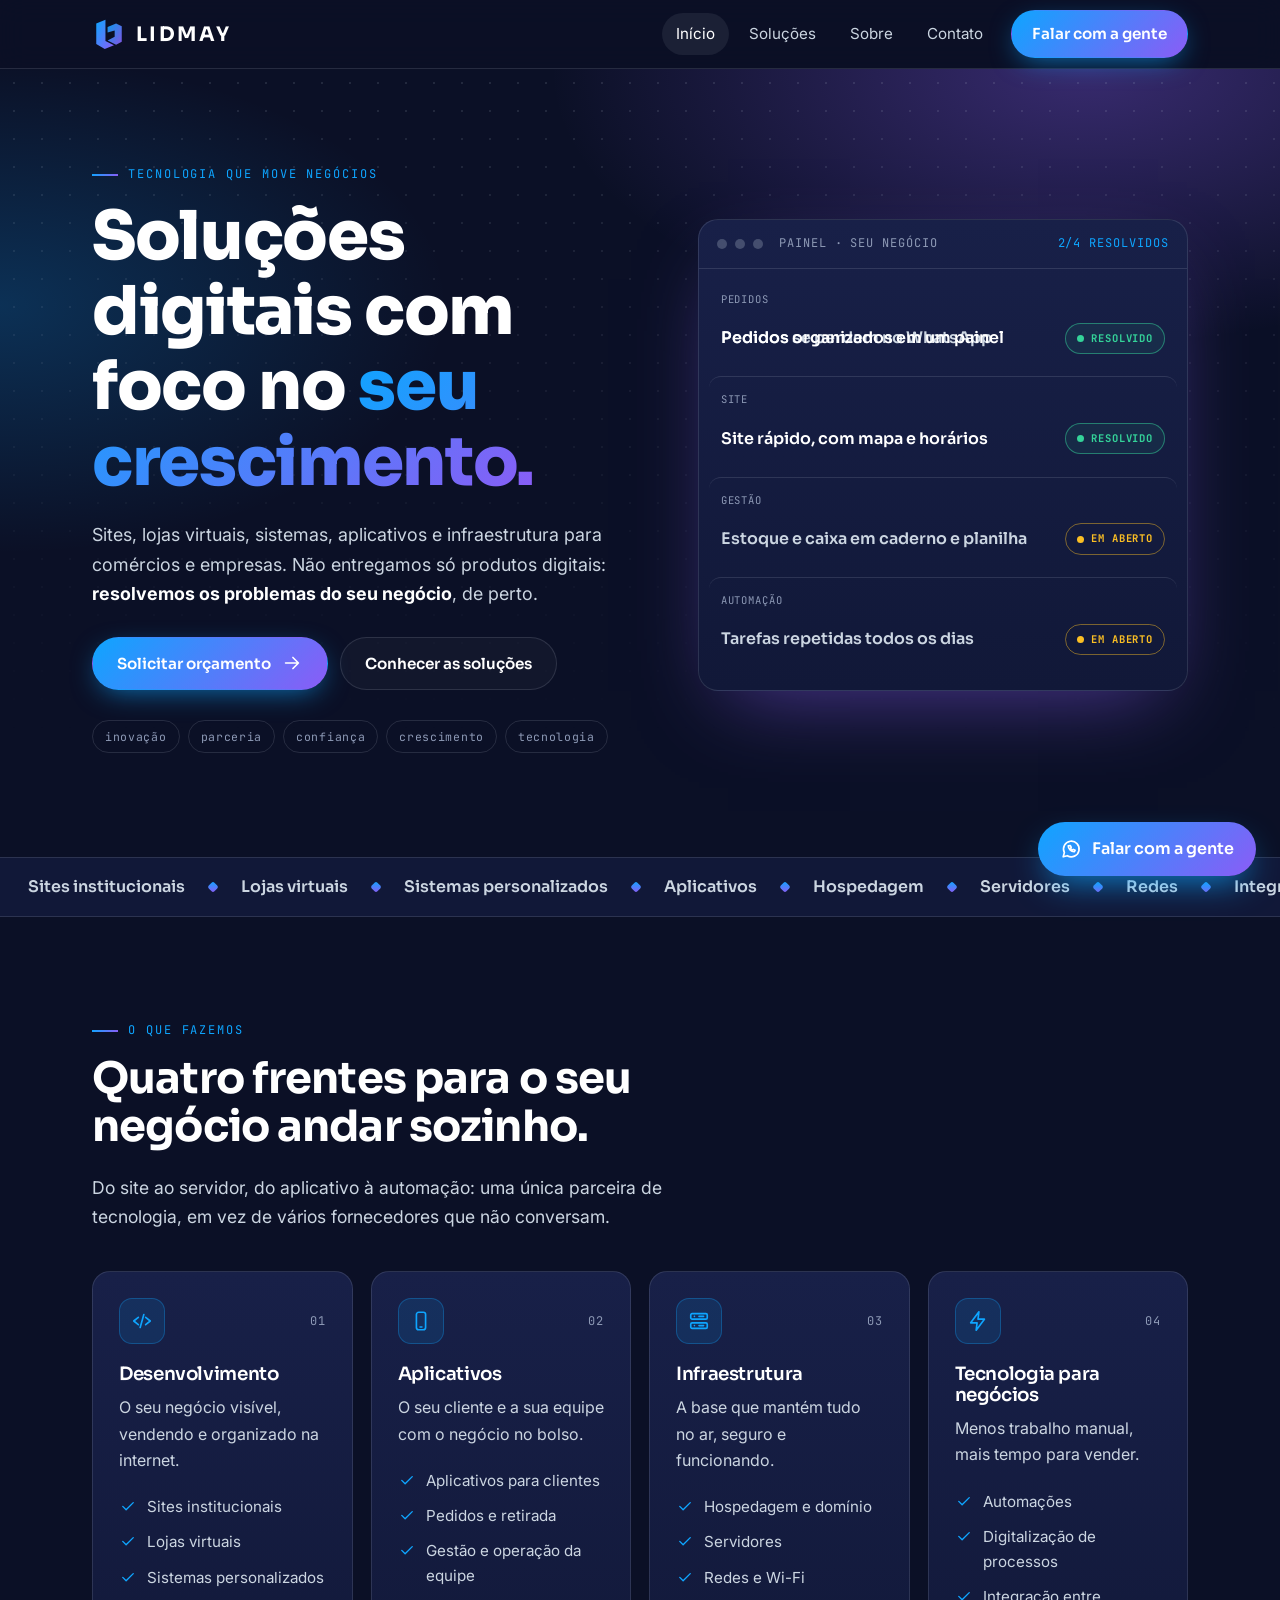
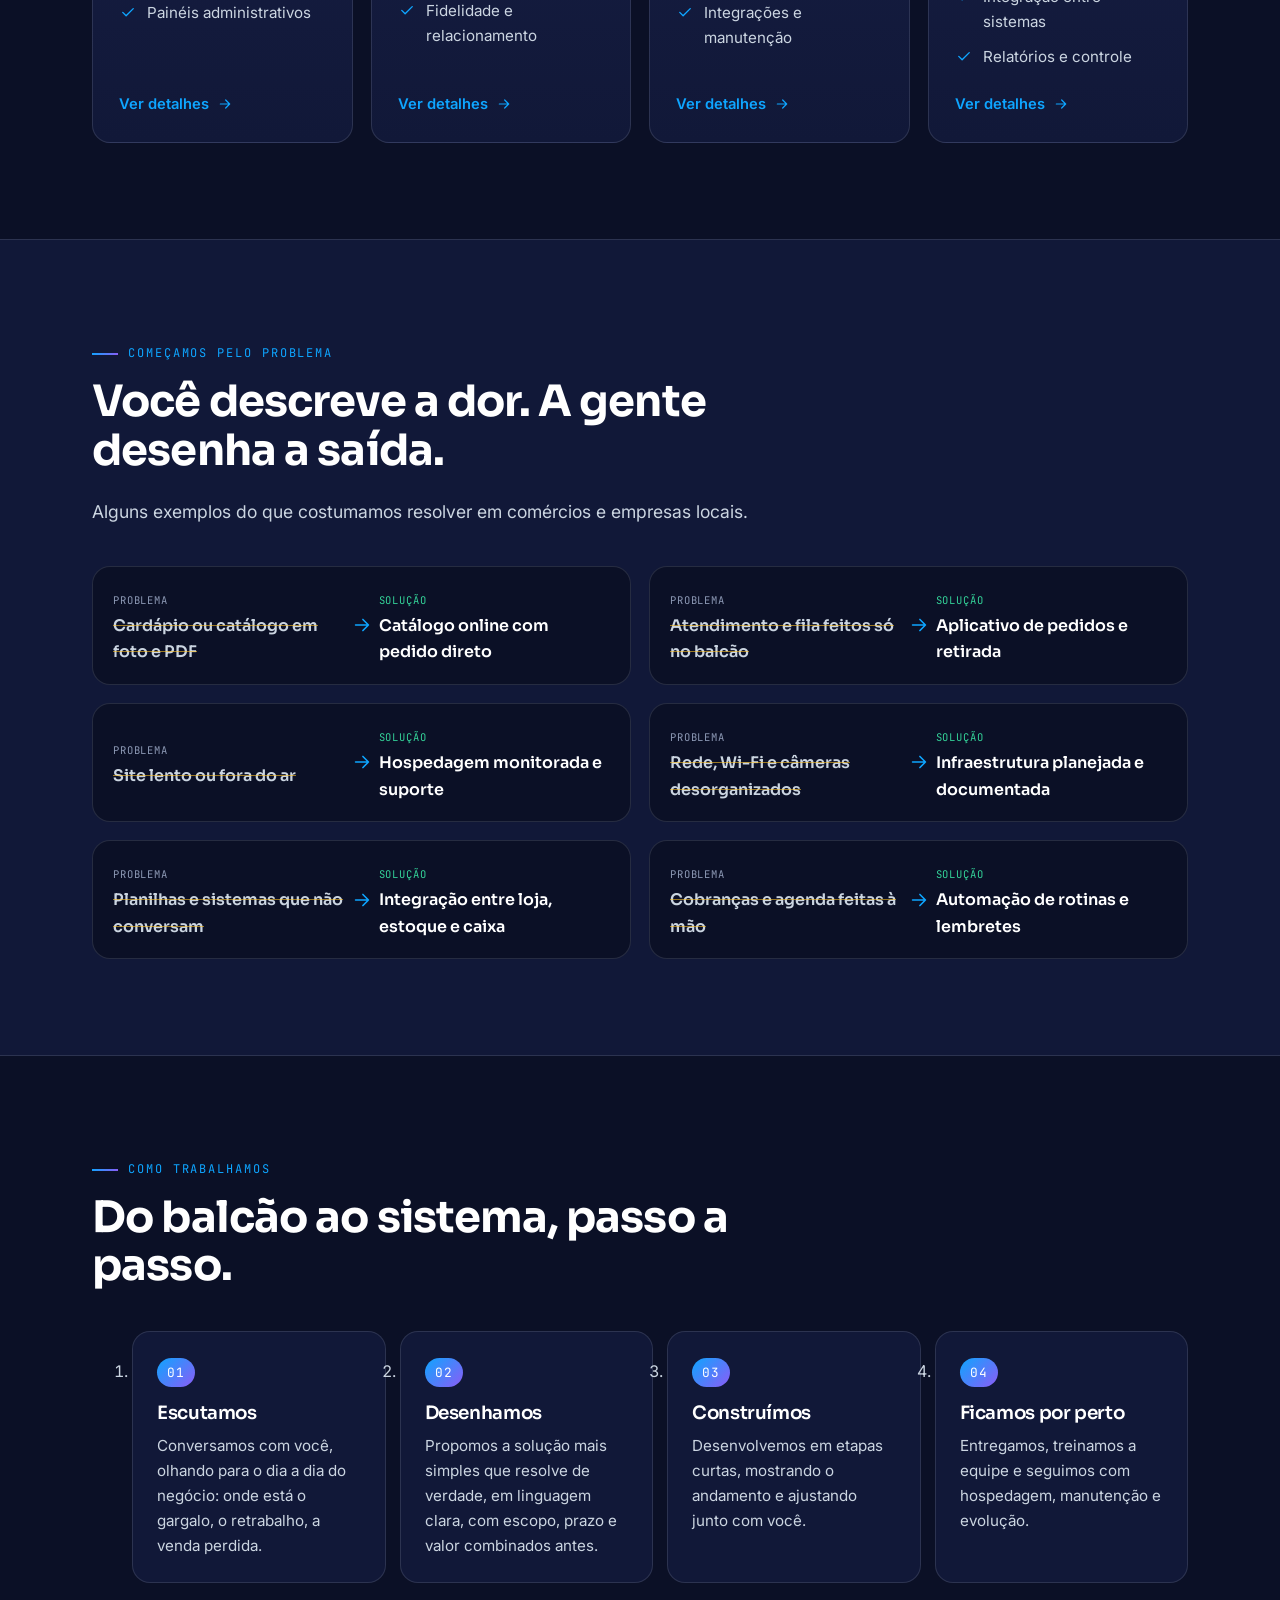
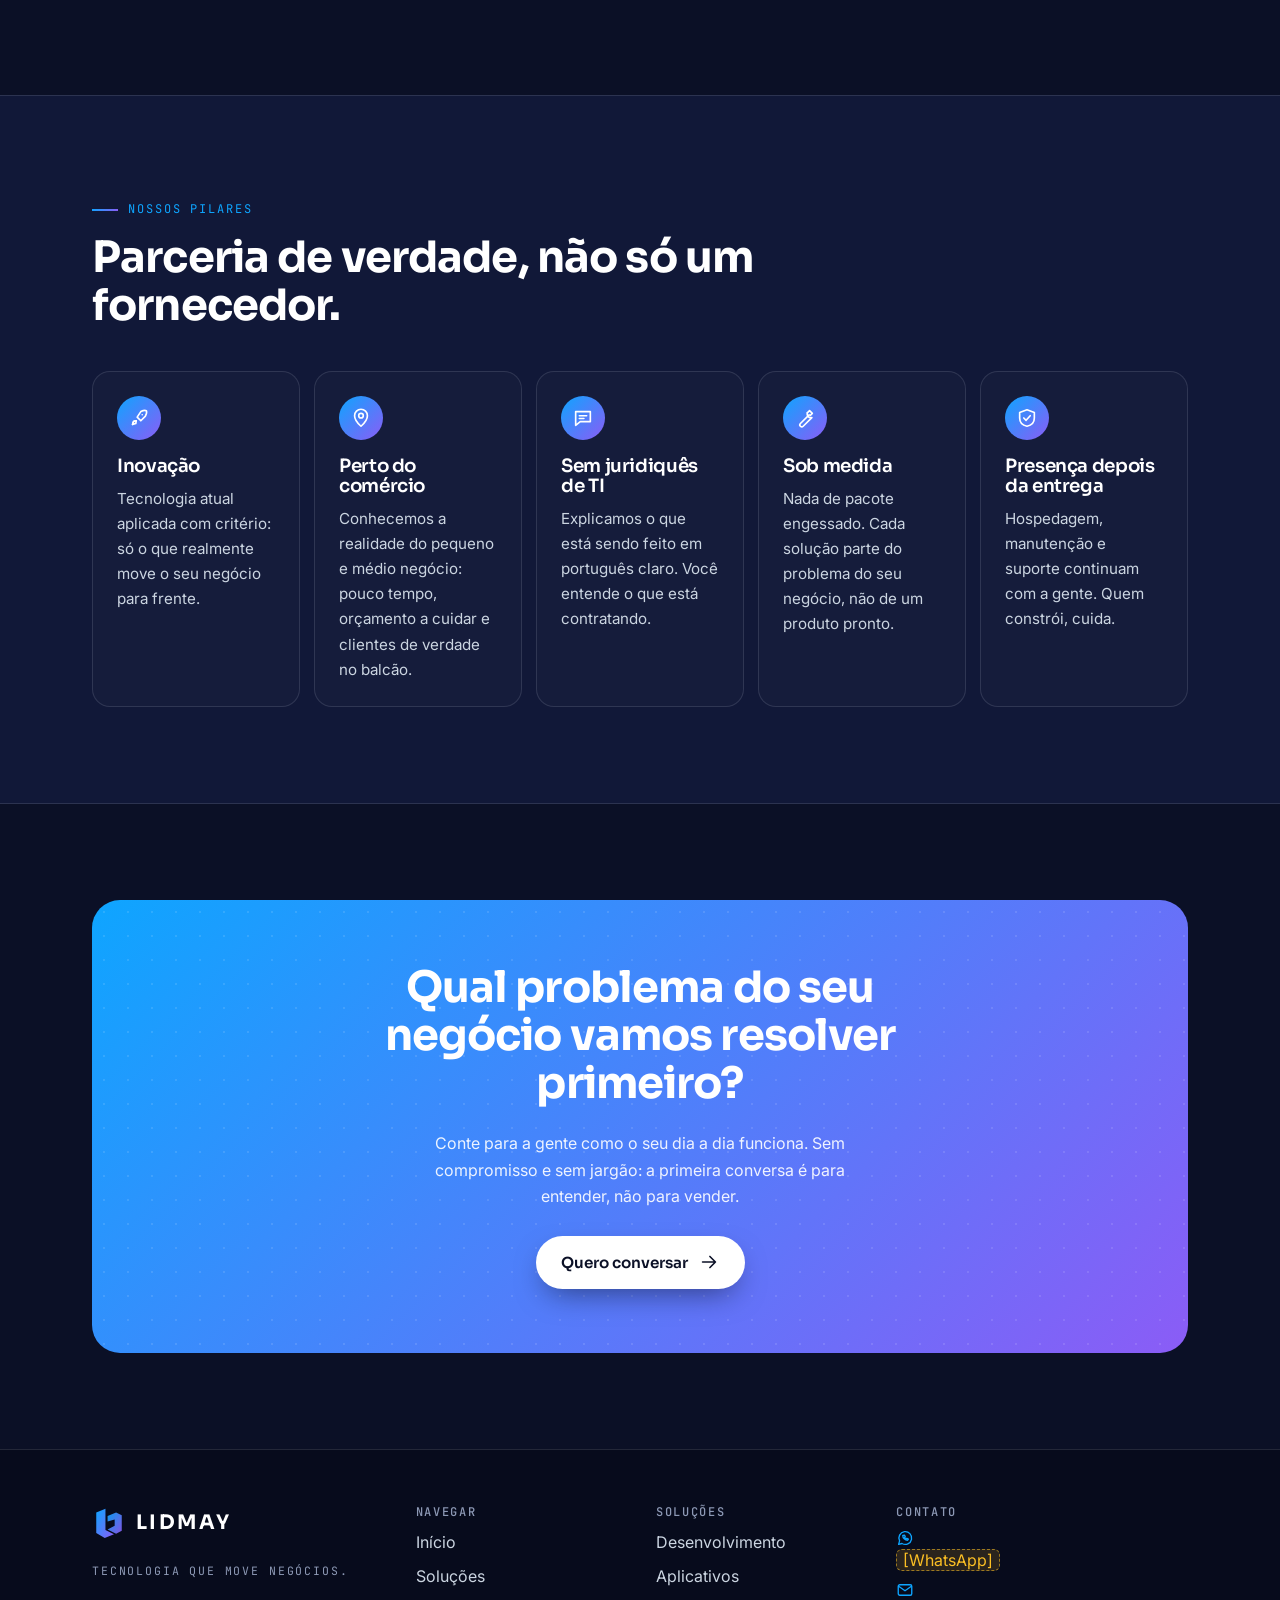
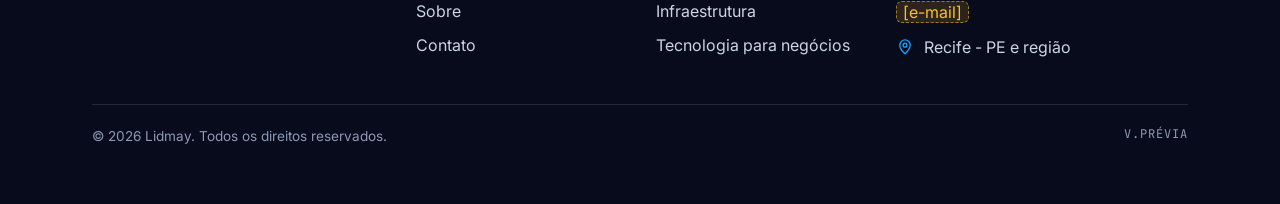
==== index.html @ d4f16213 "Prévia do site da Lidmay Co-Authored-By: Claude Sonnet 5.5 <noreply@anthropic.com>" ====
<!doctype html>
<html lang="pt-BR">
<head>
<meta charset="utf-8">
<meta name="viewport" content="width=device-width, initial-scale=1">
<title>Lidmay — Tecnologia que move negócios</title>
<meta name="description" content="Soluções digitais com tecnologia, estratégia e foco no seu crescimento. Sites, aplicativos, sistemas e infraestrutura para negócios de todos os tamanhos.">
<meta name="robots" content="noindex, nofollow">
<meta name="theme-color" content="#0b1026">
<link rel="stylesheet" href="css/style.css">
</head>
<body data-page="home">
<div id="header"></div>
<main>
<section class="hero"><div class="container hero__in">
<div>
<span class="eyebrow">Tecnologia que move negócios</span>
<h1>Soluções digitais com foco no <span class="grad-text">seu crescimento.</span></h1>
<p class="lead">Sites, lojas virtuais, sistemas, aplicativos e infraestrutura para comércios e empresas. Não entregamos só produtos digitais: <strong style="color:#fff">resolvemos os problemas do seu negócio</strong>, de perto.</p>
<div class="hero__cta">
<a class="btn btn--primary" data-link="wa" href="contato.html">Solicitar orçamento <span data-icon="arrow"></span></a>
<a class="btn btn--ghost" href="solucoes.html">Conhecer as soluções</a>
</div>
<div class="hero__pills"><span>inovação</span><span>parceria</span><span>confiança</span><span>crescimento</span><span>tecnologia</span></div>
</div>
<div class="panel" aria-label="Exemplo de problemas do dia a dia sendo resolvidos">
<div class="panel__bar"><i></i><i></i><i></i><span class="panel__title mono">painel · seu negócio</span><span class="panel__count mono" id="painel-count"></span></div>
<ul id="painel"></ul>
</div>
</div></section>

<div class="ticker" data-render="ticker" aria-hidden="true"></div>

<section class="section"><div class="container">
<div class="section__head reveal"><span class="eyebrow">O que fazemos</span><h2>Quatro frentes para o seu negócio andar sozinho.</h2><p class="lead">Do site ao servidor, do aplicativo à automação: uma única parceira de tecnologia, em vez de vários fornecedores que não conversam.</p></div>
<div class="grid grid--4" data-render="frentes"></div>
</div></section>

<section class="section alt"><div class="container">
<div class="section__head reveal"><span class="eyebrow">Começamos pelo problema</span><h2>Você descreve a dor. A gente desenha a saída.</h2><p class="lead">Alguns exemplos do que costumamos resolver em comércios e empresas locais.</p></div>
<div class="grid grid--2" data-render="situacoes"></div>
</div></section>

<section class="section"><div class="container">
<div class="section__head reveal"><span class="eyebrow">Como trabalhamos</span><h2>Do balcão ao sistema, passo a passo.</h2></div>
<ol class="steps" data-render="passos"></ol>
</div></section>

<section class="section alt"><div class="container">
<div class="section__head reveal"><span class="eyebrow">Nossos pilares</span><h2>Parceria de verdade, não só um fornecedor.</h2></div>
<div class="pillars" data-render="pilares"></div>
</div></section>

<section class="section"><div class="container"><div class="cta reveal">
<h2>Qual problema do seu negócio vamos resolver primeiro?</h2>
<p>Conte para a gente como o seu dia a dia funciona. Sem compromisso e sem jargão: a primeira conversa é para entender, não para vender.</p>
<a class="btn" data-link="wa" href="contato.html">Quero conversar <span data-icon="arrow"></span></a>
</div></div></section>
</main>
<div id="footer"></div>
<script src="js/data.js"></script>
<script src="js/main.js"></script>
</body>
</html>
---- css/style.css ----
@import url("https://fonts.googleapis.com/css2?family=Sora:wght@400;600;700;800&family=Inter:wght@400;500;600&family=JetBrains+Mono:wght@400;500&display=swap");

:root {
  --navy: #0b1026;
  --navy-2: #111838;
  --navy-3: #182048;
  --blue: #0ea5ff;
  --violet: #8b5cf6;
  --grey: #cbd5e1;
  --muted: #8d99b5;
  --line: rgba(203, 213, 225, 0.14);
  --grad: linear-gradient(135deg, #0ea5ff 0%, #8b5cf6 100%);
  --ok: #34d399;
  --warn: #fbbf24;
  --f-head: "Sora", system-ui, sans-serif;
  --f-body: "Inter", system-ui, sans-serif;
  --f-mono: "JetBrains Mono", ui-monospace, monospace;
  --r: 18px;
  --gut: 20px;
}

*, *::before, *::after { box-sizing: border-box; }
html { scroll-behavior: smooth; scroll-padding-top: 84px; }
body {
  margin: 0; background: var(--navy); color: var(--grey);
  font-family: var(--f-body); font-size: 16px; line-height: 1.65;
  -webkit-font-smoothing: antialiased; overflow-x: hidden;
}
body.no-scroll { overflow: hidden; }
img, svg { max-width: 100%; display: block; }
a { color: inherit; text-decoration: none; }
h1, h2, h3, h4 { font-family: var(--f-head); color: #fff; line-height: 1.12; margin: 0 0 .5em; letter-spacing: -.02em; }
h1 { font-size: clamp(2.2rem, 7vw, 4.2rem); font-weight: 800; }
h2 { font-size: clamp(1.7rem, 4.4vw, 2.7rem); font-weight: 700; }
h3 { font-size: 1.15rem; font-weight: 600; }
p { margin: 0 0 1em; }
ul { margin: 0; padding: 0; list-style: none; }
.mono { font-family: var(--f-mono); font-size: .75rem; letter-spacing: .08em; text-transform: uppercase; }
.lead { font-size: 1.1rem; color: var(--grey); max-width: 60ch; }
.grad-text { background: var(--grad); -webkit-background-clip: text; background-clip: text; color: transparent; }
#header, #footer { display: contents; }
.container { width: 100%; max-width: 1160px; margin: 0 auto; padding-left: var(--gut); padding-right: var(--gut); }
.section { padding-top: 72px; padding-bottom: 72px; position: relative; }
.eyebrow { font-family: var(--f-mono); font-size: .75rem; letter-spacing: .16em; text-transform: uppercase; color: var(--blue); display: inline-flex; align-items: center; gap: 10px; margin-bottom: 14px; }
.eyebrow::before { content: ""; width: 26px; height: 2px; background: var(--grad); }
.section__head { max-width: 680px; margin-bottom: 40px; }
.ico { width: 22px; height: 22px; flex: none; }
.placeholder { background: rgba(251, 191, 36, .14); color: var(--warn); border: 1px dashed rgba(251, 191, 36, .55); border-radius: 6px; padding: 0 6px; }

/* botões */
.btn { display: inline-flex; align-items: center; justify-content: center; gap: 10px; padding: 13px 24px; border-radius: 999px; font-family: var(--f-head); font-weight: 600; font-size: .95rem; border: 1.5px solid transparent; cursor: pointer; transition: transform .2s, box-shadow .2s, background .2s; }
.btn:hover { transform: translateY(-2px); }
.btn--primary { background: var(--grad); color: #fff; box-shadow: 0 8px 28px -8px rgba(14, 165, 255, .7); }
.btn--primary:hover { box-shadow: 0 12px 34px -8px rgba(139, 92, 246, .9); }
.btn--ghost { border-color: var(--line); color: #fff; background: rgba(255, 255, 255, .03); }
.btn--ghost:hover { border-color: var(--blue); background: rgba(14, 165, 255, .08); }
:focus-visible { outline: 2px solid var(--blue); outline-offset: 3px; }

/* cabeçalho */
.site-header { position: sticky; top: 0; z-index: 50; background: rgba(11, 16, 38, .82); backdrop-filter: blur(14px); -webkit-backdrop-filter: blur(14px); border-bottom: 1px solid var(--line); }
.site-header__in { display: flex; align-items: center; justify-content: space-between; height: 68px; }
.logo { display: inline-flex; align-items: center; gap: 10px; }
.logo__mark { width: 34px; height: 34px; }
.logo__txt { font-family: var(--f-head); font-weight: 700; font-size: 1.25rem; letter-spacing: .12em; text-transform: uppercase; color: #fff; }
.nav { display: none; align-items: center; gap: 6px; }
.nav a:not(.btn) { padding: 8px 14px; border-radius: 999px; font-size: .95rem; color: var(--grey); transition: color .2s, background .2s; }
.nav a:not(.btn):hover, .nav a[aria-current] { color: #fff; background: rgba(255, 255, 255, .07); }
.nav__cta { margin-left: 8px; padding: 10px 20px; }
.burger { display: inline-flex; flex-direction: column; justify-content: center; gap: 5px; width: 44px; height: 44px; background: none; border: 1px solid var(--line); border-radius: 12px; padding: 0 12px; cursor: pointer; }
.burger span { height: 2px; background: #fff; border-radius: 2px; transition: transform .25s, opacity .2s; }
.burger[aria-expanded="true"] span:nth-child(1) { transform: translateY(7px) rotate(45deg); }
.burger[aria-expanded="true"] span:nth-child(2) { opacity: 0; }
.burger[aria-expanded="true"] span:nth-child(3) { transform: translateY(-7px) rotate(-45deg); }
.nav.is-open { display: flex; flex-direction: column; align-items: stretch; position: fixed; top: 68px; left: 0; right: 0; bottom: 0; background: var(--navy); padding: 24px var(--gut); gap: 4px; }
.nav.is-open a:not(.btn) { font-family: var(--f-head); font-size: 1.4rem; padding: 14px 8px; border-radius: 12px; }
.nav.is-open .nav__cta { margin: 16px 0 0; padding: 15px; }

/* hero */
.hero { position: relative; overflow: hidden; padding-top: 56px; padding-bottom: 72px; background:
  radial-gradient(60% 50% at 85% 0%, rgba(139, 92, 246, .35), transparent 70%),
  radial-gradient(50% 45% at 0% 30%, rgba(14, 165, 255, .22), transparent 70%); }
.hero::before { content: ""; position: absolute; inset: 0; background-image: radial-gradient(rgba(203, 213, 225, .13) 1px, transparent 1.2px); background-size: 28px 28px; -webkit-mask-image: linear-gradient(180deg, #000 0%, transparent 85%); mask-image: linear-gradient(180deg, #000 0%, transparent 85%); pointer-events: none; }
.hero__in { position: relative; display: grid; gap: 44px; align-items: center; }
.hero h1 { margin-bottom: 20px; }
.hero .lead { font-size: 1.12rem; margin-bottom: 28px; }
.hero__cta { display: flex; flex-wrap: wrap; gap: 12px; }
.hero__pills { display: flex; flex-wrap: wrap; gap: 8px; margin-top: 30px; }
.hero__pills span { font-family: var(--f-mono); font-size: .72rem; letter-spacing: .06em; padding: 6px 12px; border: 1px solid var(--line); border-radius: 999px; color: var(--muted); }

/* painel animado */
.panel { background: linear-gradient(180deg, var(--navy-3), var(--navy-2)); border: 1px solid var(--line); border-radius: 20px; box-shadow: 0 30px 80px -30px rgba(139, 92, 246, .55); overflow: hidden; }
.panel__bar { display: flex; align-items: center; gap: 8px; padding: 14px 18px; border-bottom: 1px solid var(--line); }
.panel__bar i { width: 10px; height: 10px; border-radius: 50%; background: rgba(203, 213, 225, .25); }
.panel__title { margin-left: 8px; color: var(--muted); }
.panel__count { margin-left: auto; color: var(--blue); }
.panel ul { padding: 8px 10px 12px; }
.row { display: grid; grid-template-columns: 1fr auto; gap: 6px 12px; align-items: center; padding: 14px 12px; border-radius: 12px; }
.row + .row { border-top: 1px solid var(--line); }
.row__tag { grid-column: 1 / -1; color: var(--muted); font-size: .66rem; }
.row__txt { position: relative; display: grid; min-height: 3em; align-content: center; }
.row__a, .row__b { grid-area: 1 / 1; font-family: var(--f-head); font-weight: 600; color: #fff; transition: opacity .45s, transform .45s; }
.row__b { opacity: 0; transform: translateY(8px); }
.row__a { color: var(--grey); }
.row.is-solved .row__a { opacity: 0; transform: translateY(-8px); }
.row.is-solved .row__b { opacity: 1; transform: none; }
.row__chip { display: inline-flex; align-items: center; gap: 7px; padding: 6px 11px; border-radius: 999px; border: 1px solid rgba(251, 191, 36, .45); color: var(--warn); font-size: .66rem; white-space: nowrap; transition: .4s; }
.row__chip i { width: 7px; height: 7px; border-radius: 50%; background: currentColor; }
.row.is-solved .row__chip { border-color: rgba(52, 211, 153, .5); color: var(--ok); background: rgba(52, 211, 153, .08); }

/* ticker */
.ticker { border-top: 1px solid var(--line); border-bottom: 1px solid var(--line); background: var(--navy-2); overflow: hidden; padding: 16px 0; }
.ticker__track { display: flex; width: max-content; animation: tick 40s linear infinite; }
.ticker__track span { font-family: var(--f-head); font-weight: 600; color: var(--grey); white-space: nowrap; padding: 0 28px; position: relative; }
.ticker__track span::after { content: ""; position: absolute; right: -4px; top: 50%; width: 8px; height: 8px; margin-top: -4px; border-radius: 2px; background: var(--grad); transform: rotate(45deg); }
@keyframes tick { to { transform: translateX(-50%); } }

/* cards das frentes */
.grid { display: grid; gap: 18px; }
.card { background: linear-gradient(180deg, var(--navy-3), var(--navy-2)); border: 1px solid var(--line); border-radius: var(--r); padding: 26px; display: flex; flex-direction: column; transition: transform .25s, border-color .25s, box-shadow .25s; position: relative; overflow: hidden; }
.card::before { content: ""; position: absolute; left: 0; top: 0; right: 0; height: 3px; background: var(--grad); opacity: 0; transition: opacity .25s; }
.card:hover { transform: translateY(-4px); border-color: rgba(14, 165, 255, .5); box-shadow: 0 24px 50px -28px rgba(14, 165, 255, .6); }
.card:hover::before { opacity: 1; }
.card__top { display: flex; justify-content: space-between; align-items: center; margin-bottom: 20px; }
.card__ico { width: 46px; height: 46px; display: grid; place-items: center; border-radius: 13px; background: rgba(14, 165, 255, .12); color: var(--blue); border: 1px solid rgba(14, 165, 255, .3); }
.card__ico--lg { width: 58px; height: 58px; margin-bottom: 18px; }
.card__n { color: var(--muted); }
.card p { color: var(--grey); }
.ticks li { display: flex; gap: 10px; align-items: flex-start; padding: 5px 0; font-size: .95rem; }
.ticks .ico { width: 18px; height: 18px; color: var(--blue); margin-top: 3px; }
.ticks--lg li { font-size: 1.05rem; padding: 8px 0; border-bottom: 1px solid var(--line); }
.card__link { margin-top: auto; padding-top: 18px; display: inline-flex; align-items: center; gap: 8px; color: var(--blue); font-weight: 600; font-size: .92rem; }
.card__link .ico { width: 16px; height: 16px; transition: transform .2s; }
.card__link:hover .ico { transform: translateX(4px); }

/* problema → solução */
.alt { background: var(--navy-2); border-top: 1px solid var(--line); border-bottom: 1px solid var(--line); }
.swap { display: grid; grid-template-columns: 1fr; gap: 6px; background: var(--navy); border: 1px solid var(--line); border-radius: var(--r); padding: 18px 20px; }
.swap .mono { color: var(--muted); font-size: .66rem; }
.swap p { margin: 2px 0 0; font-family: var(--f-head); font-weight: 600; }
.swap__a p { color: var(--grey); text-decoration: line-through; text-decoration-color: rgba(251, 191, 36, .6); }
.swap__b p { color: #fff; }
.swap__b .mono { color: var(--ok); }
.swap__arrow { color: var(--blue); transform: rotate(90deg); width: 22px; }

/* passos */
.steps { display: grid; gap: 14px; counter-reset: s; }
.step { position: relative; padding: 26px 24px 24px; border: 1px solid var(--line); border-radius: var(--r); background: var(--navy-2); }
.step__n { display: inline-block; font-size: .8rem; padding: 4px 10px; border-radius: 999px; background: var(--grad); color: #fff; margin-bottom: 16px; }
.step p { margin: 0; color: var(--grey); font-size: .95rem; }

/* pilares */
.pillars { display: grid; gap: 14px; grid-template-columns: 1fr; }
.pillar { padding: 24px; border-radius: var(--r); border: 1px solid var(--line); background: rgba(255, 255, 255, .02); }
.pillar__ico { display: grid; place-items: center; width: 44px; height: 44px; border-radius: 50%; background: var(--grad); color: #fff; margin-bottom: 16px; }
.pillar p { margin: 0; font-size: .95rem; }

/* CTA */
.cta { position: relative; overflow: hidden; border-radius: 28px; padding: 44px 26px; text-align: center; background: var(--grad); color: #fff; }
.cta::after { content: ""; position: absolute; inset: 0; background-image: radial-gradient(rgba(255, 255, 255, .22) 1px, transparent 1.2px); background-size: 24px 24px; opacity: .5; pointer-events: none; }
.cta > * { position: relative; z-index: 1; }
.cta h2 { color: #fff; max-width: 18ch; margin-left: auto; margin-right: auto; }
.cta p { color: rgba(255, 255, 255, .9); max-width: 48ch; margin: 0 auto 26px; }
.cta .btn { background: #fff; color: var(--navy); box-shadow: 0 12px 30px -10px rgba(11, 16, 38, .6); }

/* page head */
.page-head { padding-top: 64px; padding-bottom: 48px; background: radial-gradient(55% 80% at 90% 0%, rgba(139, 92, 246, .28), transparent 70%), radial-gradient(40% 60% at 0% 100%, rgba(14, 165, 255, .16), transparent 70%); border-bottom: 1px solid var(--line); }
.page-head h1 { font-size: clamp(2rem, 6vw, 3.4rem); max-width: 18ch; }

/* soluções detalhadas */
.solution { padding: 64px 0; border-bottom: 1px solid var(--line); }
.solution--alt { background: var(--navy-2); }
.solution__in { display: grid; gap: 32px; }
.solution__n { display: block; color: var(--muted); margin-bottom: 12px; }
.label { color: var(--blue); margin: 0 0 8px; font-weight: 500; }
.solution__cols { display: grid; gap: 20px; margin-top: 26px; }
.solution__ex { padding: 18px; border-left: 3px solid var(--violet); background: rgba(139, 92, 246, .08); border-radius: 0 12px 12px 0; }
.solution__cols p { margin: 0; }

/* sobre */
.about-grid { display: grid; gap: 40px; }
.person { padding: 26px; border-radius: var(--r); border: 1px solid var(--line); background: var(--navy-2); }
.person__avatar { width: 64px; height: 64px; border-radius: 18px; background: var(--grad); display: grid; place-items: center; color: #fff; margin-bottom: 18px; }
.person__avatar .ico { width: 28px; height: 28px; }
.person__role { color: var(--blue); }

/* contato */
.contact-grid { display: grid; gap: 32px; }
.form { background: var(--navy-2); border: 1px solid var(--line); border-radius: 22px; padding: 26px; display: grid; gap: 16px; }
.field { display: grid; gap: 6px; }
.field label { font-size: .85rem; font-weight: 600; color: #fff; }
.field input, .field select, .field textarea { width: 100%; font: inherit; color: #fff; background: var(--navy); border: 1px solid var(--line); border-radius: 12px; padding: 13px 14px; transition: border-color .2s, box-shadow .2s; }
.field textarea { min-height: 120px; resize: vertical; }
.field input:focus, .field select:focus, .field textarea:focus { outline: none; border-color: var(--blue); box-shadow: 0 0 0 3px rgba(14, 165, 255, .2); }
.field select option { background: var(--navy); }
.notice { padding: 16px; border-radius: 12px; border: 1px solid rgba(251, 191, 36, .4); background: rgba(251, 191, 36, .08); font-size: .9rem; }
.notice pre { white-space: pre-wrap; margin: 10px 0 0; font-family: var(--f-mono); font-size: .8rem; color: var(--grey); }
.channels { display: grid; gap: 14px; align-content: start; }
.channel { display: flex; gap: 16px; align-items: center; padding: 18px 20px; border: 1px solid var(--line); border-radius: var(--r); background: rgba(255, 255, 255, .02); }
.channel > .ico { width: 26px; height: 26px; color: var(--blue); }
.channel strong { display: block; color: #fff; font-family: var(--f-head); }
.channel a { color: var(--blue); }

/* rodapé */
.site-footer { background: #070b1c; border-top: 1px solid var(--line); padding: 56px 0 96px; margin-top: 0; }
.site-footer__top { display: grid; gap: 32px; }
.site-footer h4 { font-size: .75rem; font-family: var(--f-mono); letter-spacing: .14em; text-transform: uppercase; color: var(--muted); font-weight: 500; }
.site-footer li { padding: 4px 0; }
.site-footer li a:hover { color: #fff; }
.site-footer__lead { margin: 14px 0 0; color: var(--muted); font-family: var(--f-mono); font-size: .72rem; letter-spacing: .16em; text-transform: uppercase; }
.site-footer__contact li { display: flex; gap: 10px; align-items: center; }
.site-footer__contact a { display: inline-flex; gap: 10px; align-items: center; }
.site-footer__contact .ico { width: 18px; height: 18px; color: var(--blue); }
.site-footer__bottom { display: flex; flex-wrap: wrap; justify-content: space-between; gap: 8px; margin-top: 40px; padding-top: 20px; border-top: 1px solid var(--line); color: var(--muted); font-size: .85rem; }

/* botão fixo */
.fab { position: fixed; z-index: 40; left: 12px; right: 12px; bottom: 12px; display: flex; align-items: center; justify-content: center; gap: 10px; padding: 14px; border-radius: 999px; background: var(--grad); color: #fff; font-family: var(--f-head); font-weight: 600; box-shadow: 0 14px 34px -10px rgba(14, 165, 255, .8); }

/* revelar */
.reveal { opacity: 0; transform: translateY(22px); transition: opacity .6s ease, transform .6s ease; }
.reveal.is-in { opacity: 1; transform: none; }
@media (prefers-reduced-motion: reduce) { .reveal { opacity: 1; transform: none; transition: none; } .ticker__track { animation: none; } html { scroll-behavior: auto; } }

/* tablet */
@media (min-width: 700px) {
  :root { --gut: 32px; }
  .grid--2 { grid-template-columns: repeat(2, 1fr); }
  .grid--3 { grid-template-columns: repeat(2, 1fr); }
  .steps { grid-template-columns: repeat(2, 1fr); }
  .pillars { grid-template-columns: repeat(2, 1fr); }
  .site-footer__top { grid-template-columns: 1.4fr 1fr 1fr 1.4fr; }
  .solution__cols { grid-template-columns: 1fr 1fr; }
  .cta { padding: 64px 40px; }
}
/* desktop */
@media (min-width: 980px) {
  .burger { display: none; }
  .nav { display: flex; }
  .section { padding-top: 96px; padding-bottom: 96px; }
  .hero { padding-top: 88px; padding-bottom: 104px; }
  .hero__in { grid-template-columns: 1.05fr .95fr; gap: 64px; }
  .grid--4 { grid-template-columns: repeat(4, 1fr); }
  .grid--3 { grid-template-columns: repeat(3, 1fr); }
  .steps { grid-template-columns: repeat(4, 1fr); }
  .pillars { grid-template-columns: repeat(5, 1fr); }
  .swap { grid-template-columns: 1fr auto 1fr; align-items: center; }
  .swap__arrow { transform: none; }
  .solution__in { grid-template-columns: .9fr 1.1fr; gap: 64px; align-items: start; }
  .solution--alt .solution__head { order: 2; }
  .about-grid { grid-template-columns: 1.1fr .9fr; gap: 64px; align-items: start; }
  .contact-grid { grid-template-columns: 1.1fr .9fr; gap: 48px; }
  .fab { left: auto; right: 24px; bottom: 24px; padding: 14px 22px; }
  .site-footer { padding-bottom: 56px; }
}
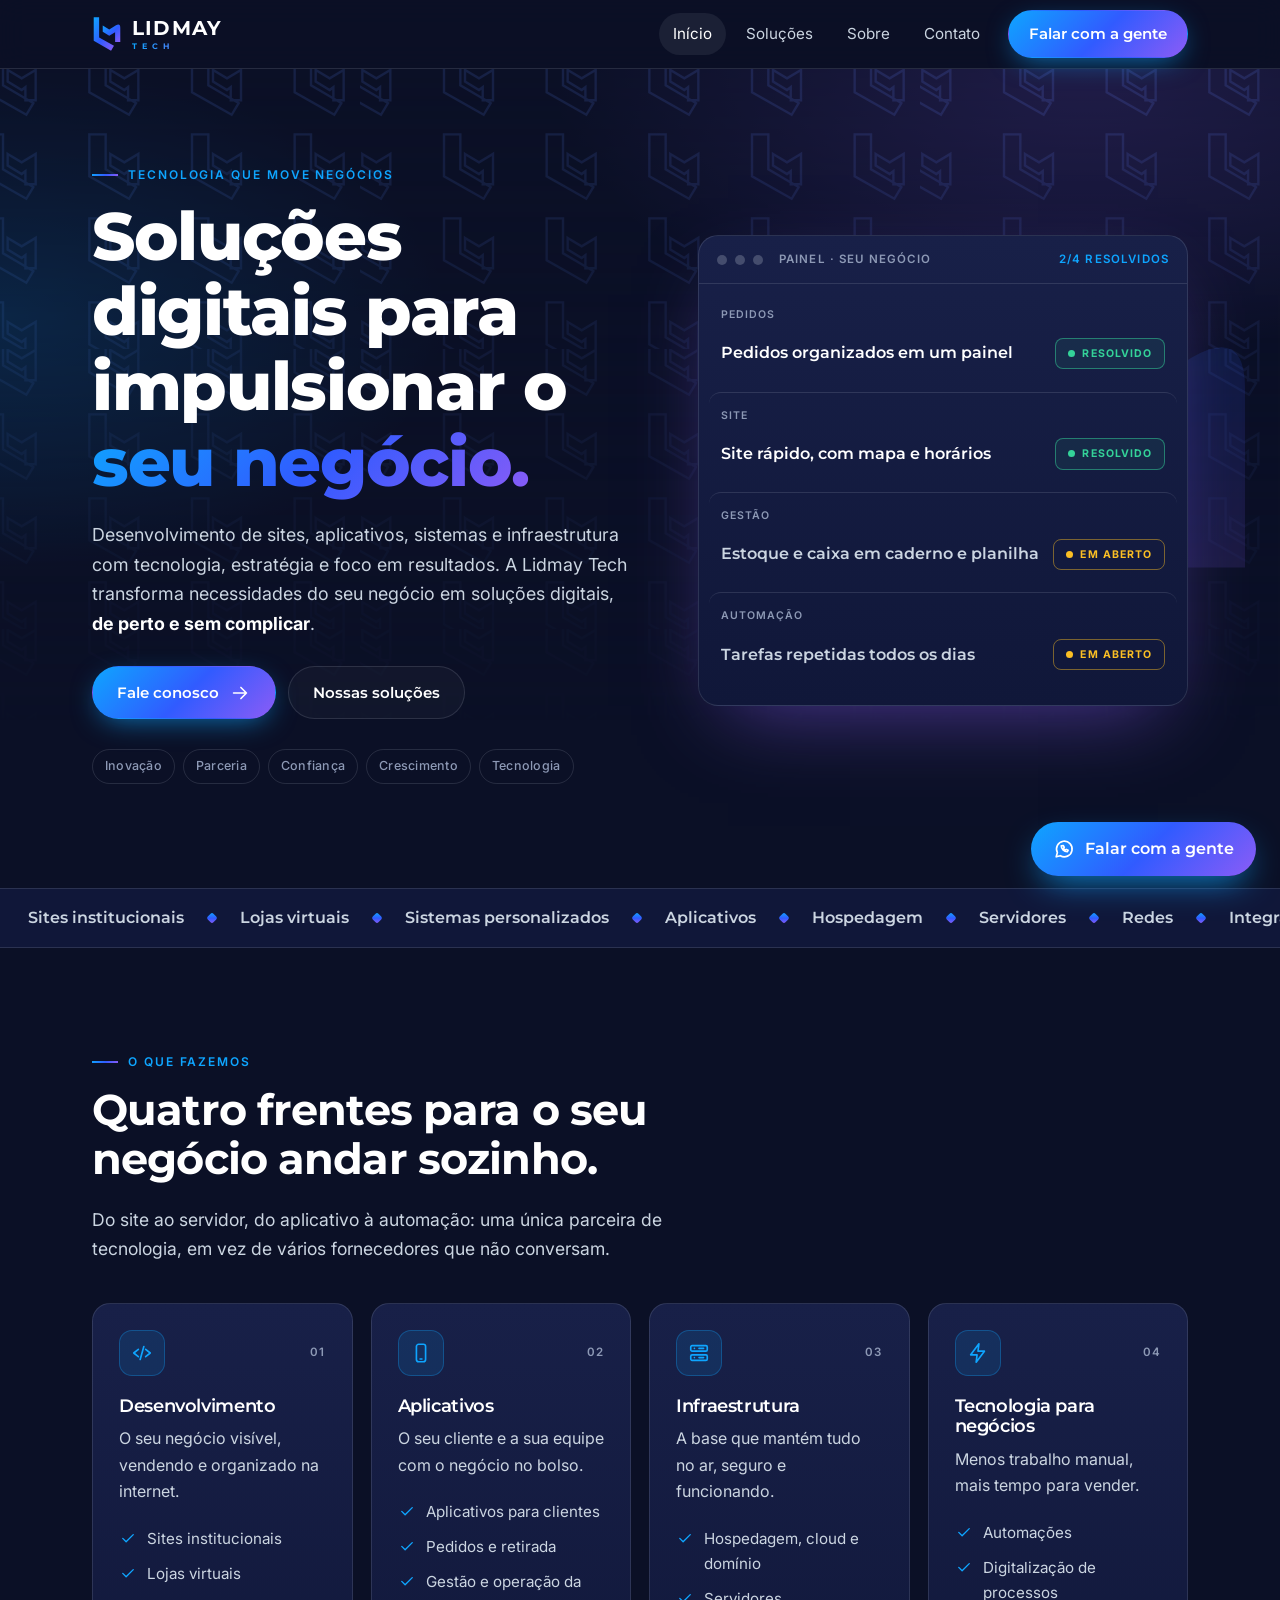
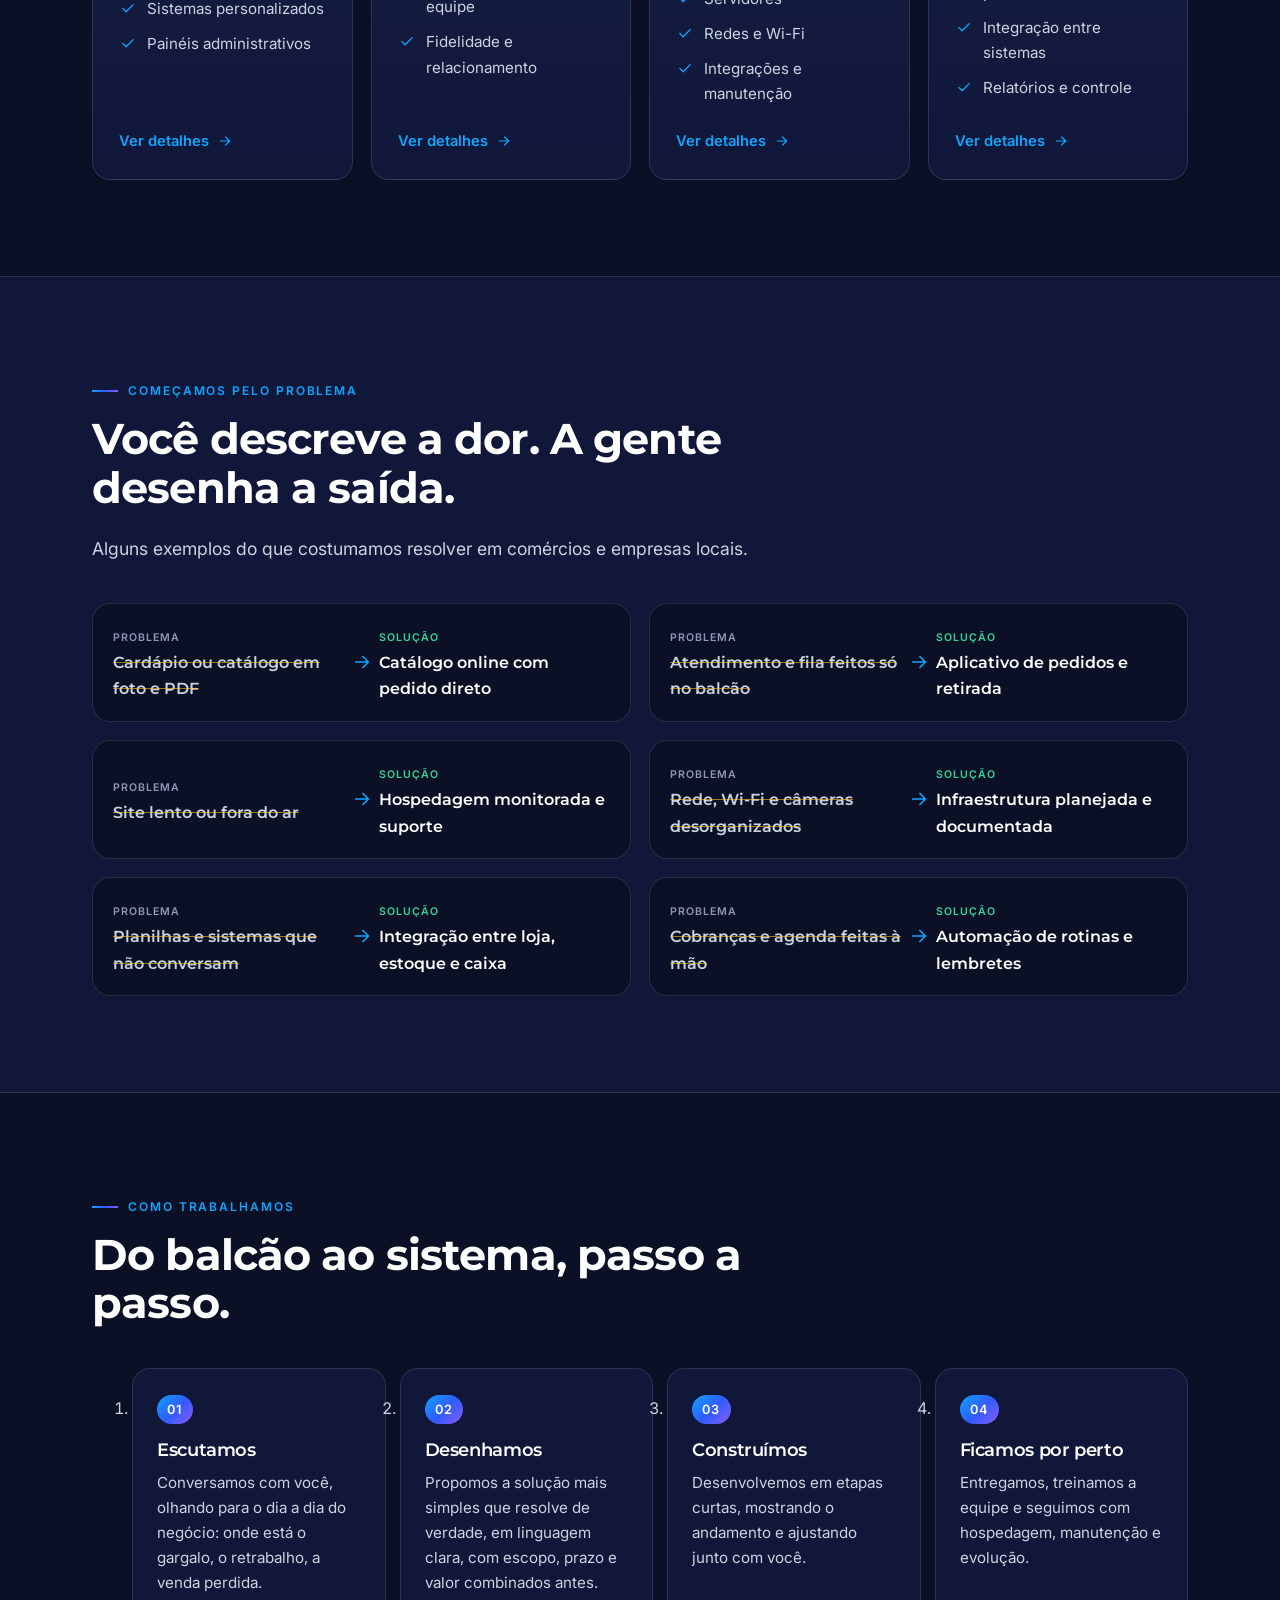
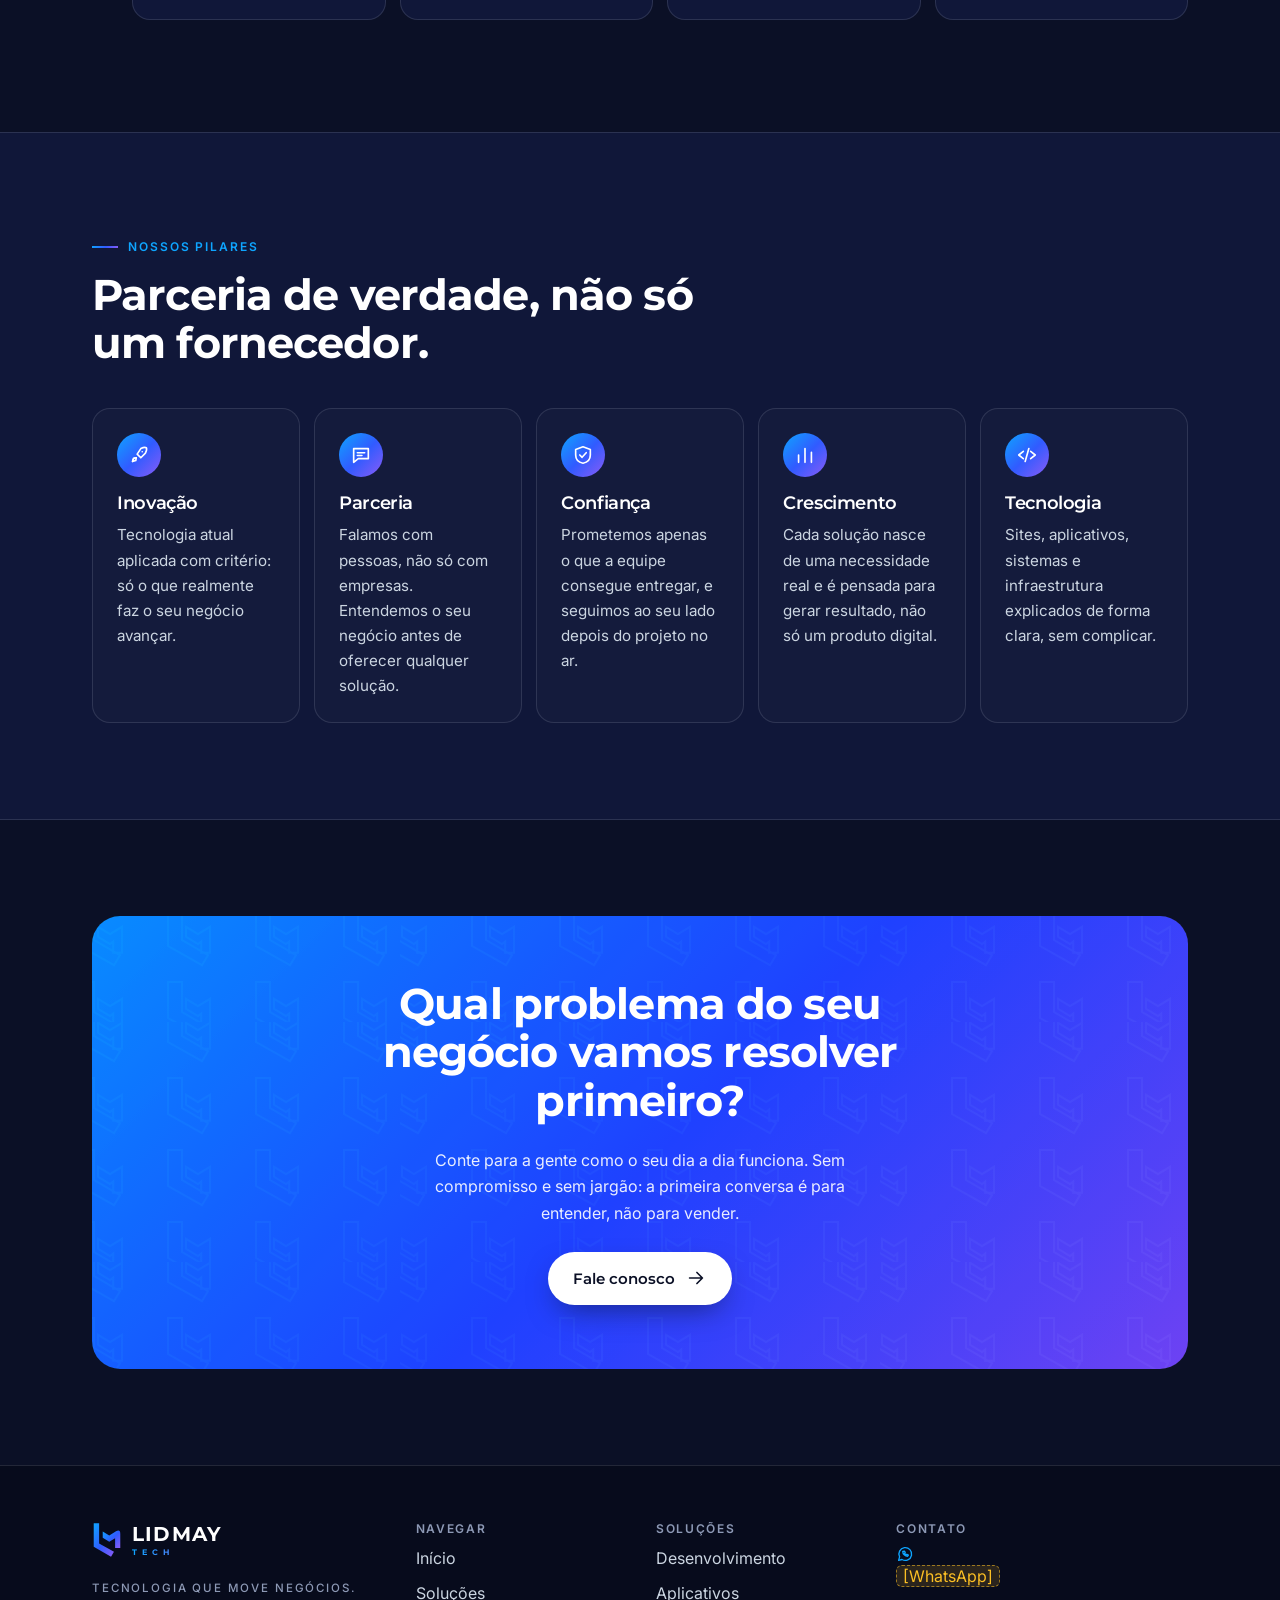
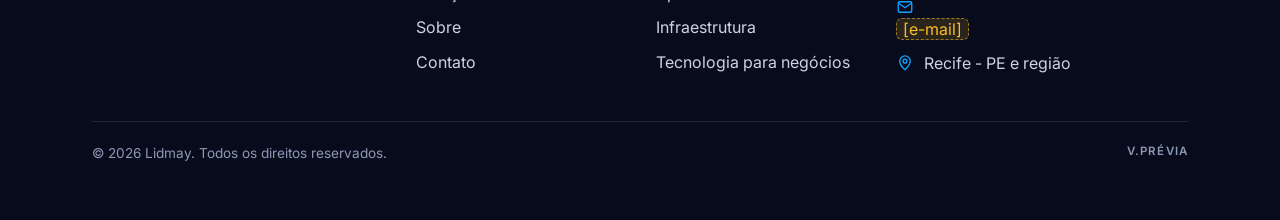
==== commit c62c011e: "Aplica identidade visual oficial Lidmay Tech Co-Authored-By: Claude Sonnet 5.5 <noreply@anthropic.co" ====
--- a/index.html
+++ b/index.html
@@ -3,25 +3,27 @@
 <head>
 <meta charset="utf-8">
 <meta name="viewport" content="width=device-width, initial-scale=1">
-<title>Lidmay — Tecnologia que move negócios</title>
+<title>Lidmay Tech — Tecnologia que move negócios</title>
 <meta name="description" content="Soluções digitais com tecnologia, estratégia e foco no seu crescimento. Sites, aplicativos, sistemas e infraestrutura para negócios de todos os tamanhos.">
 <meta name="robots" content="noindex, nofollow">
 <meta name="theme-color" content="#0b1026">
+<link rel="icon" type="image/svg+xml" href="img/icone-app.svg">
+<link rel="apple-touch-icon" href="img/icone-app.svg">
 <link rel="stylesheet" href="css/style.css">
 </head>
 <body data-page="home">
 <div id="header"></div>
 <main>
-<section class="hero"><div class="container hero__in">
+<section class="hero"><img class="hero__symbol" src="img/simbolo.svg" alt="" aria-hidden="true"><div class="container hero__in">
 <div>
 <span class="eyebrow">Tecnologia que move negócios</span>
-<h1>Soluções digitais com foco no <span class="grad-text">seu crescimento.</span></h1>
-<p class="lead">Sites, lojas virtuais, sistemas, aplicativos e infraestrutura para comércios e empresas. Não entregamos só produtos digitais: <strong style="color:#fff">resolvemos os problemas do seu negócio</strong>, de perto.</p>
+<h1>Soluções digitais para impulsionar o <span class="grad-text">seu negócio.</span></h1>
+<p class="lead">Desenvolvimento de sites, aplicativos, sistemas e infraestrutura com tecnologia, estratégia e foco em resultados. A Lidmay Tech transforma necessidades do seu negócio em soluções digitais, <strong style="color:#fff">de perto e sem complicar</strong>.</p>
 <div class="hero__cta">
-<a class="btn btn--primary" data-link="wa" href="contato.html">Solicitar orçamento <span data-icon="arrow"></span></a>
-<a class="btn btn--ghost" href="solucoes.html">Conhecer as soluções</a>
+<a class="btn btn--primary" data-link="wa" href="contato.html">Fale conosco <span data-icon="arrow"></span></a>
+<a class="btn btn--ghost" href="solucoes.html">Nossas soluções</a>
 </div>
-<div class="hero__pills"><span>inovação</span><span>parceria</span><span>confiança</span><span>crescimento</span><span>tecnologia</span></div>
+<div class="hero__pills"><span>Inovação</span><span>Parceria</span><span>Confiança</span><span>Crescimento</span><span>Tecnologia</span></div>
 </div>
 <div class="panel" aria-label="Exemplo de problemas do dia a dia sendo resolvidos">
 <div class="panel__bar"><i></i><i></i><i></i><span class="panel__title mono">painel · seu negócio</span><span class="panel__count mono" id="painel-count"></span></div>
@@ -54,7 +56,7 @@
 <section class="section"><div class="container"><div class="cta reveal">
 <h2>Qual problema do seu negócio vamos resolver primeiro?</h2>
 <p>Conte para a gente como o seu dia a dia funciona. Sem compromisso e sem jargão: a primeira conversa é para entender, não para vender.</p>
-<a class="btn" data-link="wa" href="contato.html">Quero conversar <span data-icon="arrow"></span></a>
+<a class="btn" data-link="wa" href="contato.html">Fale conosco <span data-icon="arrow"></span></a>
 </div></div></section>
 </main>
 <div id="footer"></div>
--- a/css/style.css
+++ b/css/style.css
@@ -1,20 +1,20 @@
-@import url("https://fonts.googleapis.com/css2?family=Sora:wght@400;600;700;800&family=Inter:wght@400;500;600&family=JetBrains+Mono:wght@400;500&display=swap");
+@import url("https://fonts.googleapis.com/css2?family=Montserrat:wght@500;600;700;800&family=Inter:wght@400;500;600&display=swap");
 
 :root {
   --navy: #0b1026;
-  --navy-2: #111838;
+  --navy-2: #101739;
   --navy-3: #182048;
   --blue: #0ea5ff;
   --violet: #8b5cf6;
   --grey: #cbd5e1;
   --muted: #8d99b5;
   --line: rgba(203, 213, 225, 0.14);
-  --grad: linear-gradient(135deg, #0ea5ff 0%, #8b5cf6 100%);
+  --grad: linear-gradient(135deg, #0ea5ff 0%, #315bff 52%, #8b5cf6 100%);
   --ok: #34d399;
   --warn: #fbbf24;
-  --f-head: "Sora", system-ui, sans-serif;
+  --f-head: "Montserrat", system-ui, sans-serif;
   --f-body: "Inter", system-ui, sans-serif;
-  --f-mono: "JetBrains Mono", ui-monospace, monospace;
+  --f-mono: "Inter", system-ui, sans-serif;
   --r: 18px;
   --gut: 20px;
 }
@@ -35,13 +35,13 @@
 h3 { font-size: 1.15rem; font-weight: 600; }
 p { margin: 0 0 1em; }
 ul { margin: 0; padding: 0; list-style: none; }
-.mono { font-family: var(--f-mono); font-size: .75rem; letter-spacing: .08em; text-transform: uppercase; }
+.mono { font-family: var(--f-mono); font-weight: 600; font-size: .72rem; letter-spacing: .1em; text-transform: uppercase; }
 .lead { font-size: 1.1rem; color: var(--grey); max-width: 60ch; }
 .grad-text { background: var(--grad); -webkit-background-clip: text; background-clip: text; color: transparent; }
 #header, #footer { display: contents; }
 .container { width: 100%; max-width: 1160px; margin: 0 auto; padding-left: var(--gut); padding-right: var(--gut); }
 .section { padding-top: 72px; padding-bottom: 72px; position: relative; }
-.eyebrow { font-family: var(--f-mono); font-size: .75rem; letter-spacing: .16em; text-transform: uppercase; color: var(--blue); display: inline-flex; align-items: center; gap: 10px; margin-bottom: 14px; }
+.eyebrow { font-family: var(--f-mono); font-weight: 600; font-size: .75rem; letter-spacing: .16em; text-transform: uppercase; color: var(--blue); display: inline-flex; align-items: center; gap: 10px; margin-bottom: 14px; }
 .eyebrow::before { content: ""; width: 26px; height: 2px; background: var(--grad); }
 .section__head { max-width: 680px; margin-bottom: 40px; }
 .ico { width: 22px; height: 22px; flex: none; }
@@ -60,8 +60,10 @@
 .site-header { position: sticky; top: 0; z-index: 50; background: rgba(11, 16, 38, .82); backdrop-filter: blur(14px); -webkit-backdrop-filter: blur(14px); border-bottom: 1px solid var(--line); }
 .site-header__in { display: flex; align-items: center; justify-content: space-between; height: 68px; }
 .logo { display: inline-flex; align-items: center; gap: 10px; }
-.logo__mark { width: 34px; height: 34px; }
-.logo__txt { font-family: var(--f-head); font-weight: 700; font-size: 1.25rem; letter-spacing: .12em; text-transform: uppercase; color: #fff; }
+.logo__mark { width: 30px; height: 36px; }
+.logo__txt { display: grid; line-height: 1; gap: 4px; }
+.logo__txt b { font-family: var(--f-head); font-weight: 700; font-size: 1.28rem; letter-spacing: .06em; text-transform: uppercase; color: #fff; }
+.logo__txt em { font-style: normal; font-family: var(--f-head); font-weight: 700; font-size: .5rem; letter-spacing: .62em; text-transform: uppercase; background: linear-gradient(90deg, #0ea5ff, #8b5cf6); -webkit-background-clip: text; background-clip: text; color: transparent; }
 .nav { display: none; align-items: center; gap: 6px; }
 .nav a:not(.btn) { padding: 8px 14px; border-radius: 999px; font-size: .95rem; color: var(--grey); transition: color .2s, background .2s; }
 .nav a:not(.btn):hover, .nav a[aria-current] { color: #fff; background: rgba(255, 255, 255, .07); }
@@ -79,13 +81,14 @@
 .hero { position: relative; overflow: hidden; padding-top: 56px; padding-bottom: 72px; background:
   radial-gradient(60% 50% at 85% 0%, rgba(139, 92, 246, .35), transparent 70%),
   radial-gradient(50% 45% at 0% 30%, rgba(14, 165, 255, .22), transparent 70%); }
-.hero::before { content: ""; position: absolute; inset: 0; background-image: radial-gradient(rgba(203, 213, 225, .13) 1px, transparent 1.2px); background-size: 28px 28px; -webkit-mask-image: linear-gradient(180deg, #000 0%, transparent 85%); mask-image: linear-gradient(180deg, #000 0%, transparent 85%); pointer-events: none; }
-.hero__in { position: relative; display: grid; gap: 44px; align-items: center; }
+.hero::before { content: ""; position: absolute; inset: 0; background: url("../img/padrao.svg") center top / 560px auto repeat; opacity: .55; -webkit-mask-image: linear-gradient(180deg, #000 0%, transparent 80%); mask-image: linear-gradient(180deg, #000 0%, transparent 80%); pointer-events: none; }
+.hero__symbol { position: absolute; z-index: 0; right: -6%; top: 50%; width: min(52vw, 560px); transform: translateY(-50%); opacity: .13; pointer-events: none; }
+.hero__in { position: relative; z-index: 1; display: grid; gap: 44px; align-items: center; }
 .hero h1 { margin-bottom: 20px; }
 .hero .lead { font-size: 1.12rem; margin-bottom: 28px; }
 .hero__cta { display: flex; flex-wrap: wrap; gap: 12px; }
 .hero__pills { display: flex; flex-wrap: wrap; gap: 8px; margin-top: 30px; }
-.hero__pills span { font-family: var(--f-mono); font-size: .72rem; letter-spacing: .06em; padding: 6px 12px; border: 1px solid var(--line); border-radius: 999px; color: var(--muted); }
+.hero__pills span { font-family: var(--f-mono); font-weight: 500; font-size: .78rem; letter-spacing: .02em; text-transform: capitalize; padding: 6px 12px; border: 1px solid var(--line); border-radius: 999px; color: var(--muted); }
 
 /* painel animado */
 .panel { background: linear-gradient(180deg, var(--navy-3), var(--navy-2)); border: 1px solid var(--line); border-radius: 20px; box-shadow: 0 30px 80px -30px rgba(139, 92, 246, .55); overflow: hidden; }
@@ -103,7 +106,7 @@
 .row__a { color: var(--grey); }
 .row.is-solved .row__a { opacity: 0; transform: translateY(-8px); }
 .row.is-solved .row__b { opacity: 1; transform: none; }
-.row__chip { display: inline-flex; align-items: center; gap: 7px; padding: 6px 11px; border-radius: 999px; border: 1px solid rgba(251, 191, 36, .45); color: var(--warn); font-size: .66rem; white-space: nowrap; transition: .4s; }
+.row__chip { display: inline-flex; align-items: center; gap: 7px; padding: 6px 12px; border-radius: 8px; border: 1px solid rgba(251, 191, 36, .45); color: var(--warn); font-size: .66rem; white-space: nowrap; transition: .4s; }
 .row__chip i { width: 7px; height: 7px; border-radius: 50%; background: currentColor; }
 .row.is-solved .row__chip { border-color: rgba(52, 211, 153, .5); color: var(--ok); background: rgba(52, 211, 153, .08); }
 
@@ -156,7 +159,7 @@
 
 /* CTA */
 .cta { position: relative; overflow: hidden; border-radius: 28px; padding: 44px 26px; text-align: center; background: var(--grad); color: #fff; }
-.cta::after { content: ""; position: absolute; inset: 0; background-image: radial-gradient(rgba(255, 255, 255, .22) 1px, transparent 1.2px); background-size: 24px 24px; opacity: .5; pointer-events: none; }
+.cta::after { content: ""; position: absolute; inset: 0; background: url("../img/padrao.svg") center / 480px auto; mix-blend-mode: soft-light; opacity: .5; pointer-events: none; }
 .cta > * { position: relative; z-index: 1; }
 .cta h2 { color: #fff; max-width: 18ch; margin-left: auto; margin-right: auto; }
 .cta p { color: rgba(255, 255, 255, .9); max-width: 48ch; margin: 0 auto 26px; }
@@ -193,7 +196,7 @@
 .field input:focus, .field select:focus, .field textarea:focus { outline: none; border-color: var(--blue); box-shadow: 0 0 0 3px rgba(14, 165, 255, .2); }
 .field select option { background: var(--navy); }
 .notice { padding: 16px; border-radius: 12px; border: 1px solid rgba(251, 191, 36, .4); background: rgba(251, 191, 36, .08); font-size: .9rem; }
-.notice pre { white-space: pre-wrap; margin: 10px 0 0; font-family: var(--f-mono); font-size: .8rem; color: var(--grey); }
+.notice pre { white-space: pre-wrap; margin: 10px 0 0; font-family: ui-monospace, Consolas, monospace; font-size: .8rem; color: var(--grey); }
 .channels { display: grid; gap: 14px; align-content: start; }
 .channel { display: flex; gap: 16px; align-items: center; padding: 18px 20px; border: 1px solid var(--line); border-radius: var(--r); background: rgba(255, 255, 255, .02); }
 .channel > .ico { width: 26px; height: 26px; color: var(--blue); }
@@ -203,10 +206,10 @@
 /* rodapé */
 .site-footer { background: #070b1c; border-top: 1px solid var(--line); padding: 56px 0 96px; margin-top: 0; }
 .site-footer__top { display: grid; gap: 32px; }
-.site-footer h4 { font-size: .75rem; font-family: var(--f-mono); letter-spacing: .14em; text-transform: uppercase; color: var(--muted); font-weight: 500; }
+.site-footer h4 { font-size: .75rem; font-family: var(--f-mono); letter-spacing: .14em; text-transform: uppercase; color: var(--muted); font-weight: 600; }
 .site-footer li { padding: 4px 0; }
 .site-footer li a:hover { color: #fff; }
-.site-footer__lead { margin: 14px 0 0; color: var(--muted); font-family: var(--f-mono); font-size: .72rem; letter-spacing: .16em; text-transform: uppercase; }
+.site-footer__lead { margin: 14px 0 0; color: var(--muted); font-family: var(--f-mono); font-weight: 500; font-size: .72rem; letter-spacing: .16em; text-transform: uppercase; }
 .site-footer__contact li { display: flex; gap: 10px; align-items: center; }
 .site-footer__contact a { display: inline-flex; gap: 10px; align-items: center; }
 .site-footer__contact .ico { width: 18px; height: 18px; color: var(--blue); }
